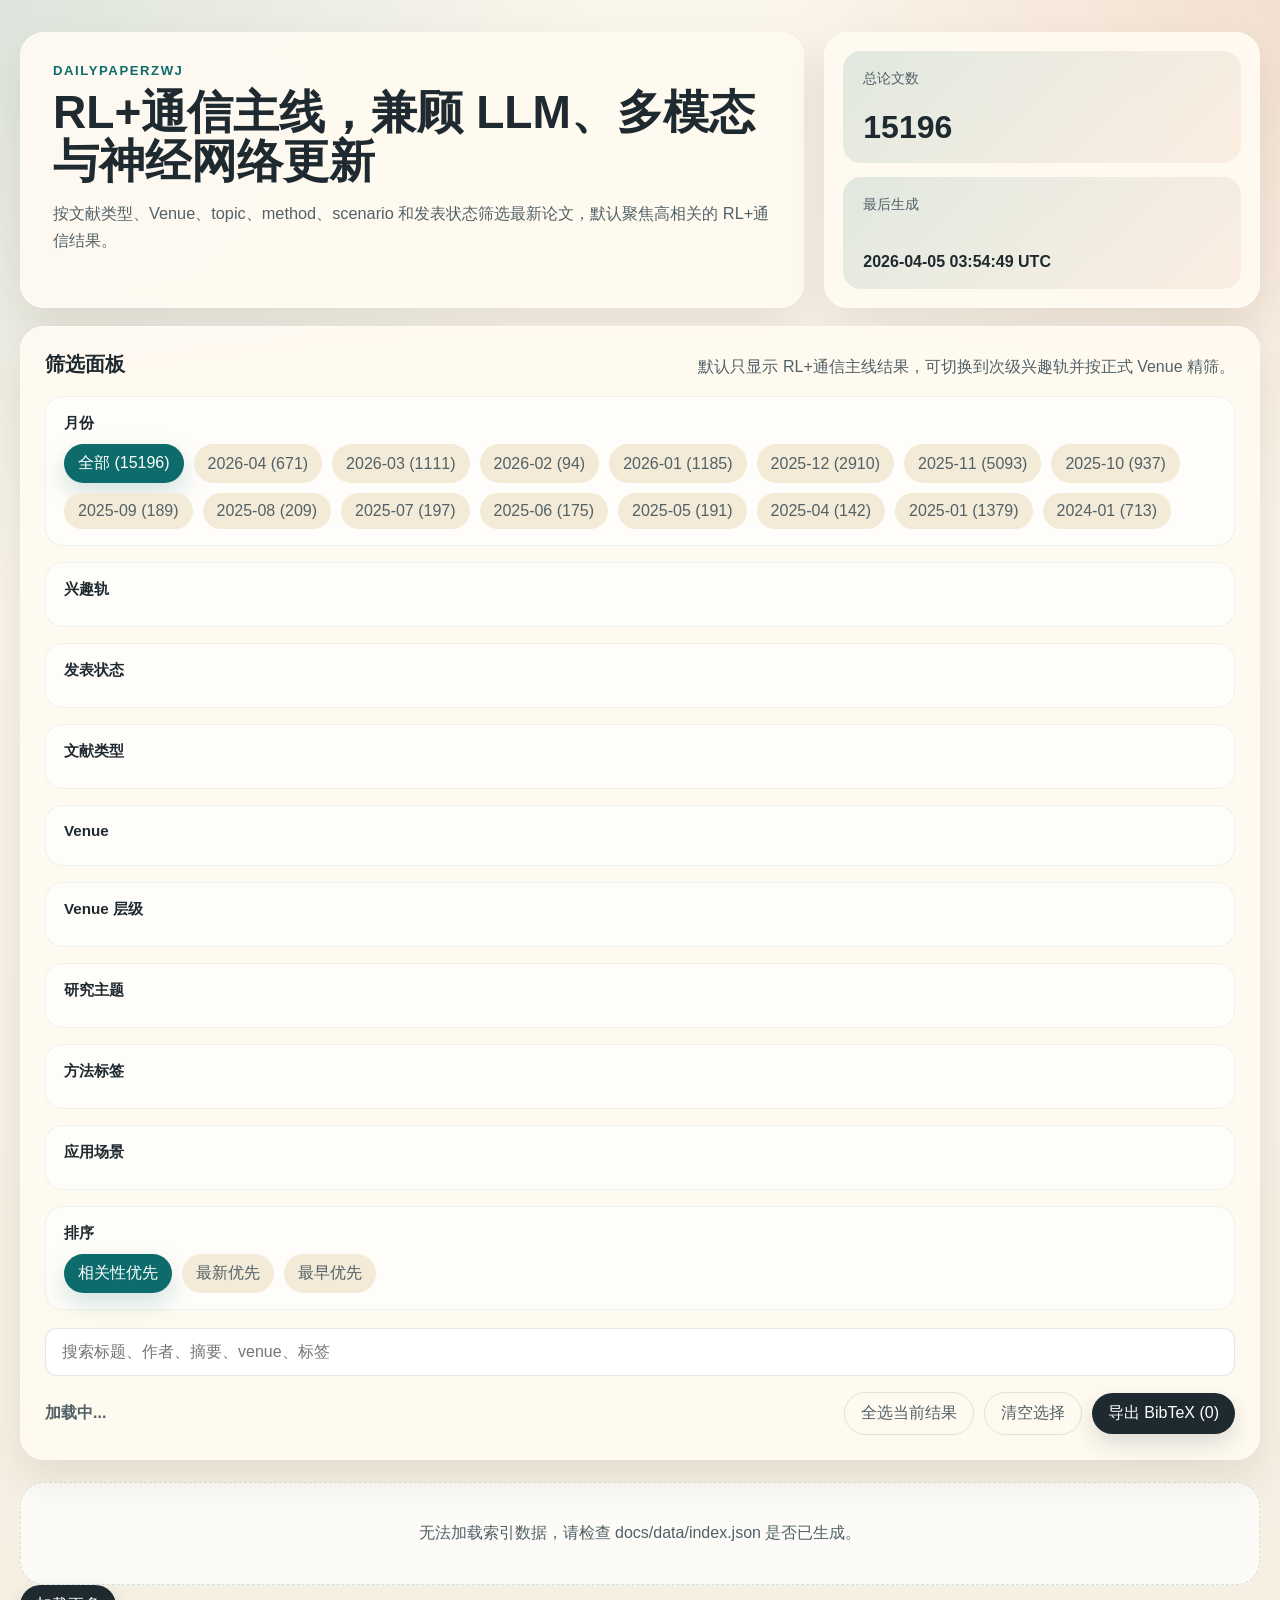
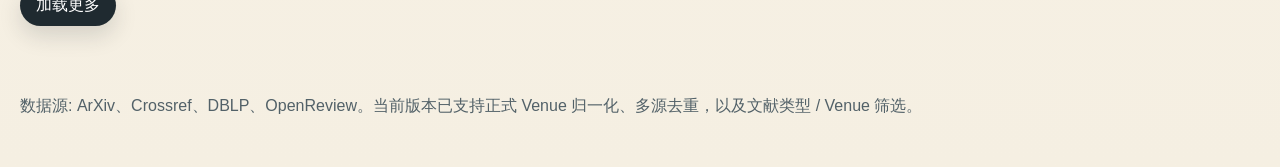
==== index.html @ 45f9b0a2 "deploy: 31fdedad0db09a7625114e7f2c6f1e83655ebee8" ====
<!DOCTYPE html>
<html lang="zh-CN">
<head>
    <meta charset="UTF-8">
    <meta name="viewport" content="width=device-width, initial-scale=1.0">
    <title>DailyPaperZWJ | RL+通信 与 LLM/多模态论文雷达</title>
    <link rel="stylesheet" href="css/style.css">
</head>
<body>
    <header class="hero">
        <div class="container hero-inner">
            <div class="hero-copy">
                <p class="eyebrow">DailyPaperZWJ</p>
                <h1>RL+通信主线，兼顾 LLM、多模态与神经网络更新</h1>
                <p class="hero-summary">按文献类型、Venue、topic、method、scenario 和发表状态筛选最新论文，默认聚焦高相关的 RL+通信结果。</p>
            </div>
            <div class="hero-stats">
                <div class="stat-card">
                    <span class="stat-label">总论文数</span>
                    <strong class="stat-value">15196</strong>
                </div>
                <div class="stat-card">
                    <span class="stat-label">最后生成</span>
                    <strong class="stat-value small">2026-04-05 03:54:49 UTC</strong>
                </div>
            </div>
        </div>
    </header>

    <main class="container page-shell">
        <section class="control-panel">
            <div class="panel-head">
                <h2>筛选面板</h2>
                <p>默认只显示 RL+通信主线结果，可切换到次级兴趣轨并按正式 Venue 精筛。</p>
            </div>

            <div class="filter-grid">
                <section class="filter-group">
                    <div class="filter-title-row">
                        <h3>月份</h3>
                    </div>
                    <div id="monthFilters" class="filters"></div>
                </section>

                <section class="filter-group">
                    <div class="filter-title-row">
                        <h3>兴趣轨</h3>
                    </div>
                    <div id="trackFilters" class="filters"></div>
                </section>

                <section class="filter-group">
                    <div class="filter-title-row">
                        <h3>发表状态</h3>
                    </div>
                    <div id="statusFilters" class="filters"></div>
                </section>

                <section class="filter-group">
                    <div class="filter-title-row">
                        <h3>文献类型</h3>
                    </div>
                    <div id="paperTypeFilters" class="filters"></div>
                </section>

                <section class="filter-group">
                    <div class="filter-title-row">
                        <h3>Venue</h3>
                    </div>
                    <div id="venueFilters" class="filters"></div>
                </section>

                <section class="filter-group">
                    <div class="filter-title-row">
                        <h3>Venue 层级</h3>
                    </div>
                    <div id="venueTierFilters" class="filters"></div>
                </section>

                <section class="filter-group">
                    <div class="filter-title-row">
                        <h3>研究主题</h3>
                    </div>
                    <div id="topicFilters" class="filters"></div>
                </section>

                <section class="filter-group">
                    <div class="filter-title-row">
                        <h3>方法标签</h3>
                    </div>
                    <div id="methodFilters" class="filters"></div>
                </section>

                <section class="filter-group">
                    <div class="filter-title-row">
                        <h3>应用场景</h3>
                    </div>
                    <div id="scenarioFilters" class="filters"></div>
                </section>

                <section class="filter-group">
                    <div class="filter-title-row">
                        <h3>排序</h3>
                    </div>
                    <div id="sortFilters" class="filters">
                        <button class="filter-btn sort-btn active" data-sort="relevance-desc">相关性优先</button>
                        <button class="filter-btn sort-btn" data-sort="date-desc">最新优先</button>
                        <button class="filter-btn sort-btn" data-sort="date-asc">最早优先</button>
                    </div>
                </section>
            </div>

            <div class="search-row">
                <input id="searchInput" type="text" placeholder="搜索标题、作者、摘要、venue、标签">
            </div>

            <div class="result-row">
                <div id="resultsCount" class="results-count">加载中...</div>
                <div class="export-controls">
                    <button id="selectAllBtn" class="ghost-btn">全选当前结果</button>
                    <button id="clearAllBtn" class="ghost-btn">清空选择</button>
                    <button id="exportBtn" class="solid-btn">导出 BibTeX (<span id="selectedCount">0</span>)</button>
                </div>
            </div>
        </section>

        <section class="paper-section">
            <div id="papersContainer" class="paper-list"></div>
            <div class="load-more-wrap">
                <button id="loadMoreBtn" class="solid-btn">加载更多</button>
            </div>
        </section>
    </main>

    <footer class="site-footer">
        <div class="container">
            <p>数据源: ArXiv、Crossref、DBLP、OpenReview。当前版本已支持正式 Venue 归一化、多源去重，以及文献类型 / Venue 筛选。</p>
        </div>
    </footer>

    <script src="js/main.js"></script>
</body>
</html>
---- css/style.css ----
:root {
    --bg: #f5efe2;
    --panel: rgba(255, 250, 241, 0.95);
    --panel-strong: #fff9ef;
    --surface: #ffffff;
    --surface-muted: #f3ead7;
    --ink: #1f2a30;
    --ink-soft: #526168;
    --line: rgba(31, 42, 48, 0.12);
    --accent: #0d6b6b;
    --accent-strong: #0a5050;
    --accent-soft: #d7efec;
    --warm: #cb6d3d;
    --warm-soft: #f8e1d4;
    --gold: #c7901f;
    --shadow: 0 18px 40px rgba(58, 41, 19, 0.1);
    --radius-xl: 24px;
    --radius-lg: 18px;
    --radius-md: 12px;
    --radius-sm: 999px;
    --font-sans: "IBM Plex Sans", "Avenir Next", "Segoe UI", sans-serif;
}

* {
    box-sizing: border-box;
}

body {
    margin: 0;
    font-family: var(--font-sans);
    color: var(--ink);
    background:
        radial-gradient(circle at top left, rgba(13, 107, 107, 0.12), transparent 28%),
        radial-gradient(circle at top right, rgba(203, 109, 61, 0.16), transparent 24%),
        linear-gradient(180deg, #fbf6ec 0%, var(--bg) 100%);
    min-height: 100vh;
}

.container {
    width: min(1240px, calc(100vw - 32px));
    margin: 0 auto;
}

.hero {
    padding: 32px 0 18px;
}

.hero-inner {
    display: grid;
    grid-template-columns: 1.8fr 1fr;
    gap: 20px;
    align-items: stretch;
}

.hero-copy,
.hero-stats,
.control-panel,
.paper-card {
    background: var(--panel);
    border: 1px solid rgba(255, 255, 255, 0.55);
    box-shadow: var(--shadow);
    backdrop-filter: blur(14px);
}

.hero-copy {
    padding: 30px 32px;
    border-radius: var(--radius-xl);
}

.hero-copy h1 {
    margin: 10px 0 14px;
    font-size: clamp(2rem, 3.6vw, 3.3rem);
    line-height: 1.06;
}

.eyebrow {
    margin: 0;
    text-transform: uppercase;
    letter-spacing: 0.12em;
    color: var(--accent);
    font-weight: 700;
    font-size: 0.82rem;
}

.hero-summary {
    margin: 0;
    max-width: 46rem;
    color: var(--ink-soft);
    font-size: 1.02rem;
    line-height: 1.7;
}

.hero-stats {
    border-radius: var(--radius-xl);
    padding: 18px;
    display: grid;
    gap: 14px;
}

.stat-card {
    border-radius: var(--radius-lg);
    background: linear-gradient(135deg, rgba(13, 107, 107, 0.12), rgba(203, 109, 61, 0.08));
    padding: 18px 20px;
    min-height: 112px;
    display: flex;
    flex-direction: column;
    justify-content: space-between;
}

.stat-label {
    color: var(--ink-soft);
    font-size: 0.9rem;
}

.stat-value {
    font-size: 2rem;
    line-height: 1.1;
}

.stat-value.small {
    font-size: 1rem;
    color: var(--ink);
}

.page-shell {
    padding-bottom: 36px;
}

.control-panel {
    border-radius: var(--radius-xl);
    padding: 24px;
    margin-bottom: 22px;
}

.panel-head {
    display: flex;
    justify-content: space-between;
    gap: 20px;
    align-items: end;
    margin-bottom: 18px;
}

.panel-head h2 {
    margin: 0;
    font-size: 1.25rem;
}

.panel-head p {
    margin: 0;
    color: var(--ink-soft);
}

.filter-grid {
    display: grid;
    gap: 16px;
}

.filter-group {
    padding: 16px 18px;
    border-radius: var(--radius-lg);
    background: rgba(255, 255, 255, 0.68);
    border: 1px solid rgba(13, 107, 107, 0.08);
}

.filter-title-row {
    display: flex;
    justify-content: space-between;
    align-items: center;
    gap: 12px;
    margin-bottom: 10px;
}

.filter-title-row h3 {
    margin: 0;
    font-size: 0.95rem;
}

.filters {
    display: flex;
    flex-wrap: wrap;
    gap: 10px;
}

.filter-btn,
.ghost-btn,
.solid-btn {
    border: 0;
    cursor: pointer;
    transition: transform 160ms ease, background 160ms ease, color 160ms ease, box-shadow 160ms ease;
    font: inherit;
}

.filter-btn {
    padding: 9px 14px;
    border-radius: var(--radius-sm);
    background: var(--surface-muted);
    color: var(--ink-soft);
}

.filter-btn:hover,
.ghost-btn:hover,
.solid-btn:hover {
    transform: translateY(-1px);
}

.filter-btn.active {
    background: var(--accent);
    color: white;
    box-shadow: 0 10px 24px rgba(13, 107, 107, 0.18);
}

.filter-btn.core-rl-comms.active {
    background: var(--accent-strong);
}

.filter-btn.secondary-llm-mm-nn.active {
    background: var(--warm);
}

.search-row {
    margin-top: 18px;
}

.search-row input {
    width: 100%;
    border: 1px solid var(--line);
    background: var(--surface);
    color: var(--ink);
    border-radius: var(--radius-md);
    padding: 14px 16px;
    font-size: 1rem;
}

.search-row input:focus {
    outline: 2px solid rgba(13, 107, 107, 0.18);
    border-color: transparent;
}

.result-row {
    display: flex;
    justify-content: space-between;
    align-items: center;
    gap: 16px;
    margin-top: 16px;
}

.results-count {
    color: var(--ink-soft);
    font-weight: 600;
}

.export-controls,
.load-more-wrap {
    display: flex;
    gap: 10px;
    align-items: center;
}

.ghost-btn,
.solid-btn {
    border-radius: var(--radius-sm);
    padding: 10px 16px;
}

.ghost-btn {
    background: transparent;
    color: var(--ink-soft);
    border: 1px solid var(--line);
}

.solid-btn {
    background: var(--ink);
    color: white;
    box-shadow: 0 10px 22px rgba(31, 42, 48, 0.15);
}

.solid-btn[disabled] {
    cursor: default;
    opacity: 0.45;
    transform: none;
}

.paper-list {
    display: grid;
    gap: 16px;
}

.paper-card {
    border-radius: var(--radius-xl);
    padding: 22px;
    display: grid;
    gap: 16px;
}

.paper-head {
    display: grid;
    grid-template-columns: auto 1fr auto;
    gap: 16px;
    align-items: start;
}

.paper-select {
    display: flex;
    align-items: center;
    padding-top: 4px;
}

.paper-select input {
    width: 18px;
    height: 18px;
    accent-color: var(--accent);
}

.paper-title {
    margin: 0;
    font-size: 1.18rem;
    line-height: 1.42;
}

.paper-title a {
    color: var(--ink);
    text-decoration: none;
}

.paper-title a:hover {
    color: var(--accent);
}

.paper-meta {
    display: flex;
    flex-wrap: wrap;
    gap: 8px;
}

.meta-pill,
.tag-chip {
    display: inline-flex;
    align-items: center;
    gap: 6px;
    padding: 6px 10px;
    border-radius: var(--radius-sm);
    font-size: 0.84rem;
    line-height: 1.2;
}

.meta-pill {
    background: rgba(13, 107, 107, 0.08);
    color: var(--ink-soft);
}

.meta-pill.venue-core_comms {
    background: rgba(13, 107, 107, 0.14);
    color: var(--accent-strong);
}

.meta-pill.venue-related_comms {
    background: rgba(199, 144, 31, 0.14);
    color: #7d5b0c;
}

.meta-pill.venue-core_ai {
    background: rgba(203, 109, 61, 0.14);
    color: #8e4720;
}

.meta-pill.status-published,
.meta-pill.status-accepted {
    background: rgba(27, 122, 69, 0.12);
    color: #236b3f;
}

.meta-pill.status-submitted {
    background: rgba(190, 111, 10, 0.14);
    color: #885500;
}

.meta-pill.status-preprint {
    background: rgba(82, 97, 104, 0.12);
    color: var(--ink-soft);
}

.paper-authors,
.paper-reasons {
    color: var(--ink-soft);
    font-size: 0.95rem;
}

.tag-groups {
    display: grid;
    gap: 12px;
}

.tag-group-row {
    display: grid;
    grid-template-columns: 96px 1fr;
    gap: 12px;
    align-items: start;
}

.tag-label {
    color: var(--ink-soft);
    font-size: 0.86rem;
    font-weight: 700;
    text-transform: uppercase;
    letter-spacing: 0.04em;
    padding-top: 6px;
}

.tag-row {
    display: flex;
    flex-wrap: wrap;
    gap: 8px;
}

.tag-chip {
    background: rgba(13, 107, 107, 0.08);
    color: var(--accent-strong);
}

.tag-chip.method {
    background: var(--warm-soft);
    color: #8e4720;
}

.tag-chip.scenario {
    background: rgba(199, 144, 31, 0.12);
    color: #7d5b0c;
}

.paper-abstract details {
    border-top: 1px solid var(--line);
    padding-top: 12px;
}

.paper-abstract summary {
    cursor: pointer;
    color: var(--accent);
    font-weight: 600;
}

.paper-abstract p {
    margin: 12px 0 0;
    color: var(--ink-soft);
    line-height: 1.75;
}

.paper-links {
    display: flex;
    flex-wrap: wrap;
    gap: 10px;
}

.link-btn {
    display: inline-flex;
    align-items: center;
    gap: 6px;
    padding: 9px 14px;
    border-radius: var(--radius-sm);
    background: var(--surface-muted);
    color: var(--ink);
    text-decoration: none;
}

.link-btn:hover {
    background: var(--accent-soft);
}

.empty-state {
    text-align: center;
    padding: 40px 24px;
    background: rgba(255, 255, 255, 0.7);
    border-radius: var(--radius-xl);
    border: 1px dashed rgba(13, 107, 107, 0.18);
    color: var(--ink-soft);
}

.site-footer {
    padding: 18px 0 34px;
    color: var(--ink-soft);
}

@media (max-width: 960px) {
    .hero-inner,
    .panel-head,
    .result-row,
    .paper-head,
    .tag-group-row {
        grid-template-columns: 1fr;
        display: grid;
    }

    .result-row,
    .panel-head {
        align-items: start;
    }

    .paper-head {
        gap: 12px;
    }
}

@media (max-width: 720px) {
    .container {
        width: min(100vw - 20px, 1240px);
    }

    .hero {
        padding-top: 18px;
    }

    .hero-copy,
    .control-panel,
    .paper-card {
        padding: 18px;
    }

    .export-controls {
        width: 100%;
        flex-wrap: wrap;
    }
}
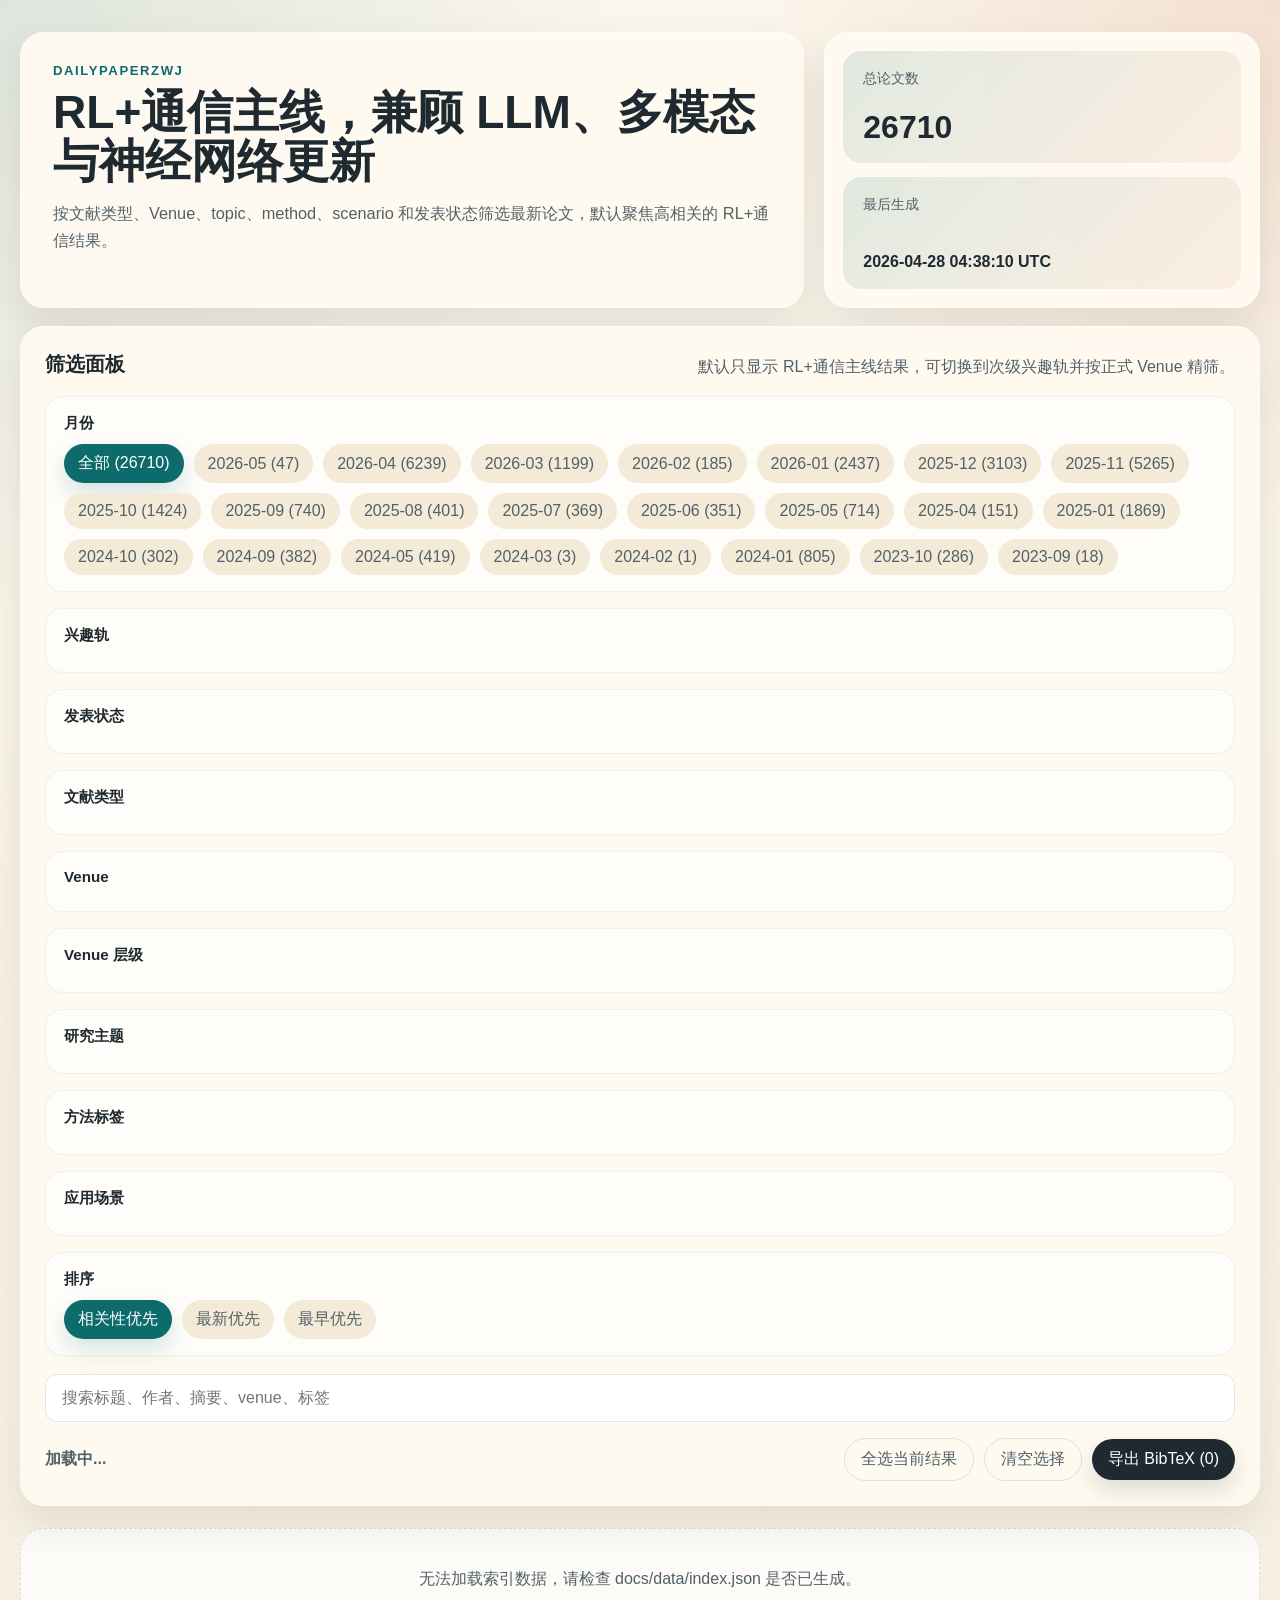
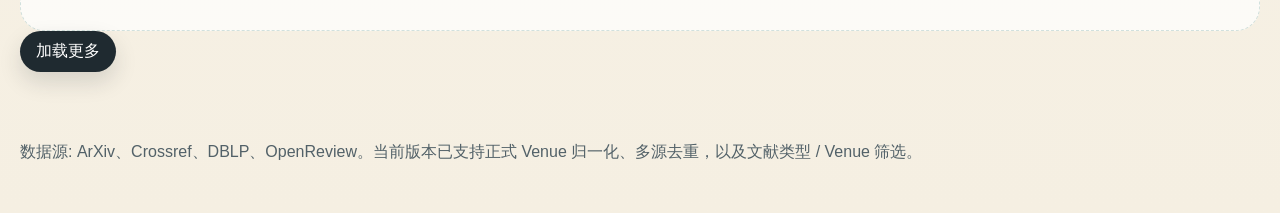
==== commit d05f554d: "deploy: 4dfa1eb8dd663a0ad80e36c7273e9394b2514221" ====
--- a/index.html
+++ b/index.html
@@ -17,11 +17,11 @@
             <div class="hero-stats">
                 <div class="stat-card">
                     <span class="stat-label">总论文数</span>
-                    <strong class="stat-value">15196</strong>
+                    <strong class="stat-value">26710</strong>
                 </div>
                 <div class="stat-card">
                     <span class="stat-label">最后生成</span>
-                    <strong class="stat-value small">2026-04-05 03:54:49 UTC</strong>
+                    <strong class="stat-value small">2026-04-28 04:38:10 UTC</strong>
                 </div>
             </div>
         </div>
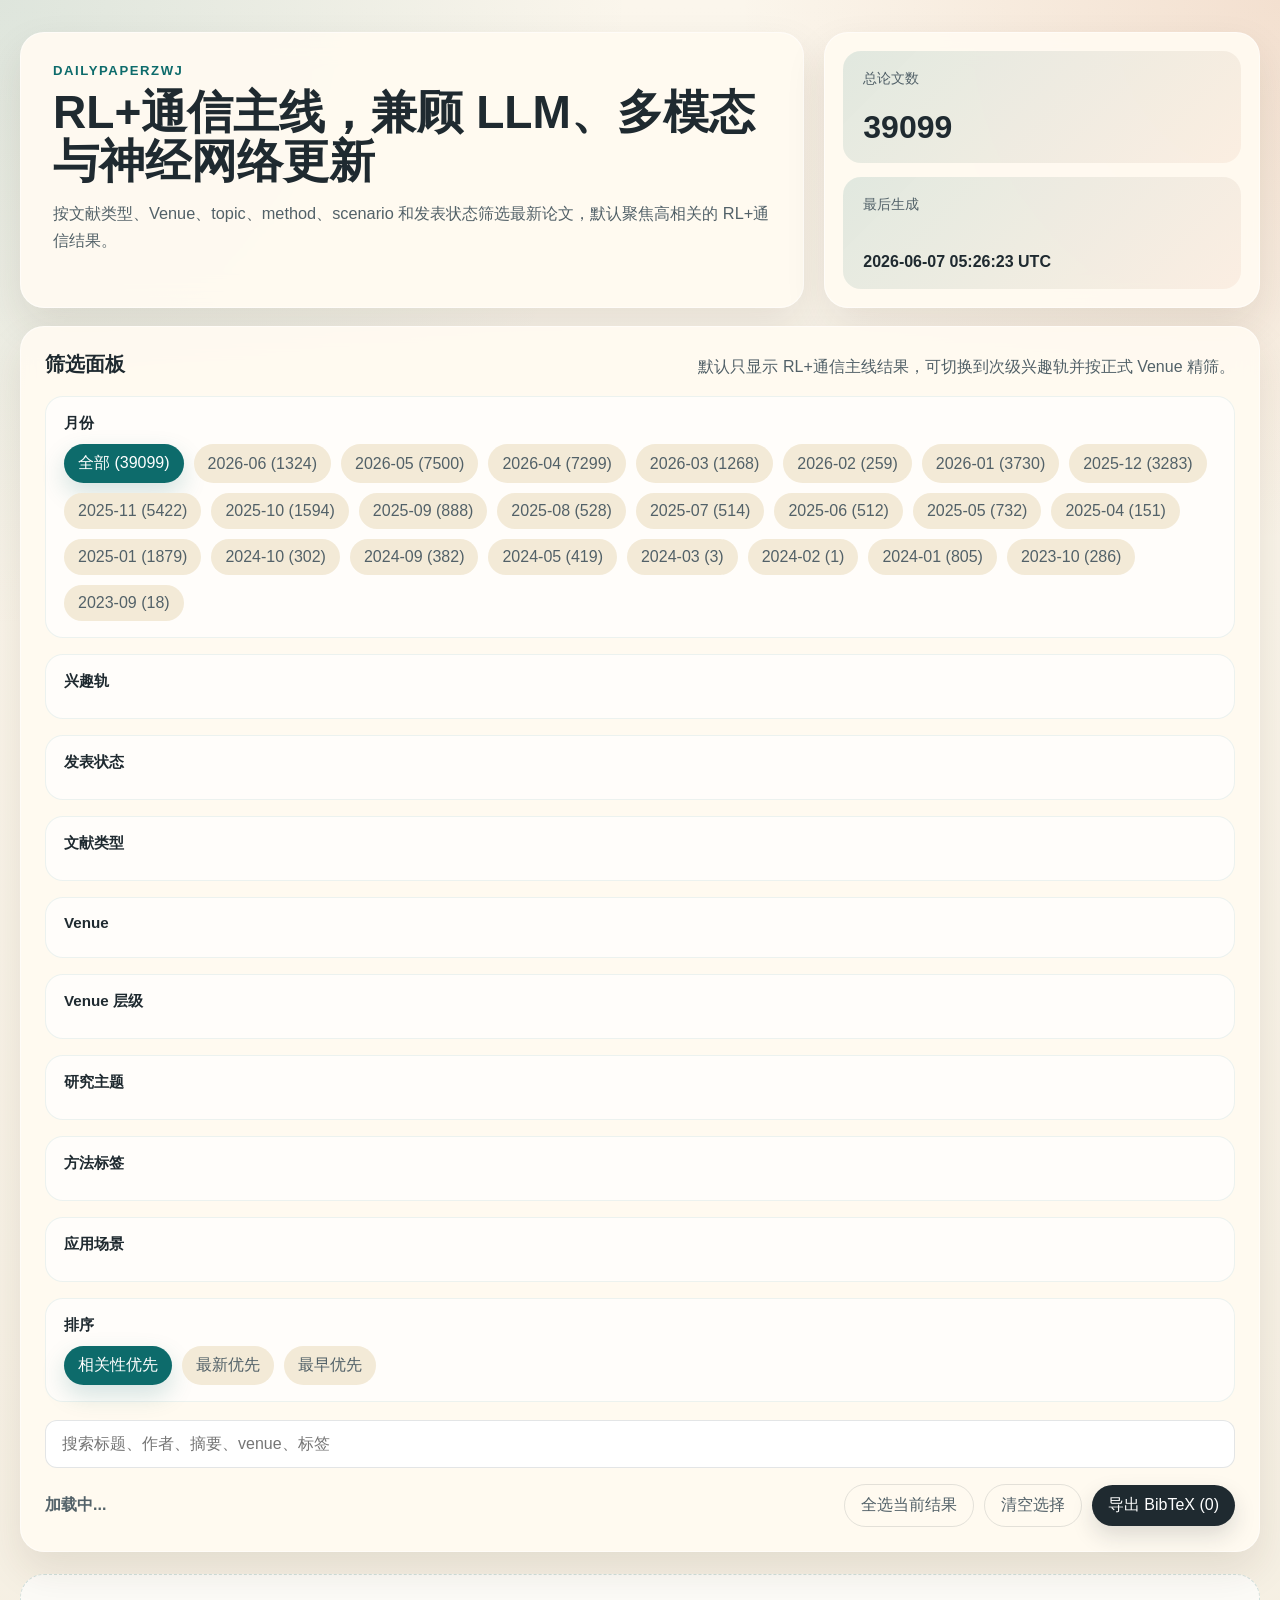
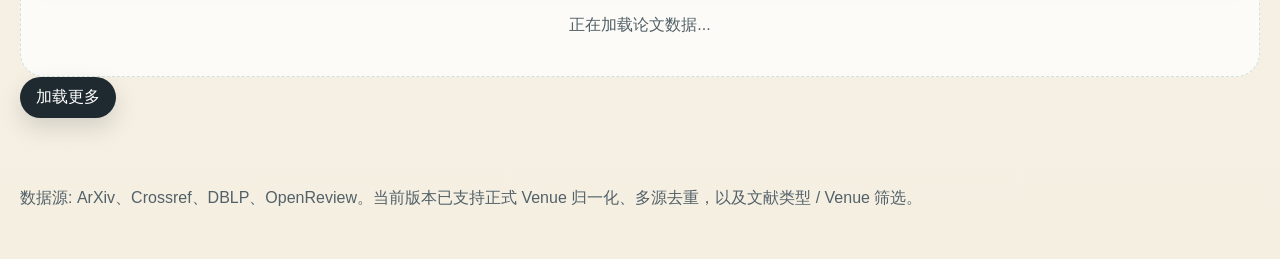
==== commit 6f1b5b6c: "deploy: a10eab68d0634bc3d878c24c7914cad1d31d1964" ====
--- a/index.html
+++ b/index.html
@@ -17,11 +17,11 @@
             <div class="hero-stats">
                 <div class="stat-card">
                     <span class="stat-label">总论文数</span>
-                    <strong class="stat-value">26710</strong>
+                    <strong class="stat-value">39099</strong>
                 </div>
                 <div class="stat-card">
                     <span class="stat-label">最后生成</span>
-                    <strong class="stat-value small">2026-04-28 04:38:10 UTC</strong>
+                    <strong class="stat-value small">2026-06-07 05:26:23 UTC</strong>
                 </div>
             </div>
         </div>
